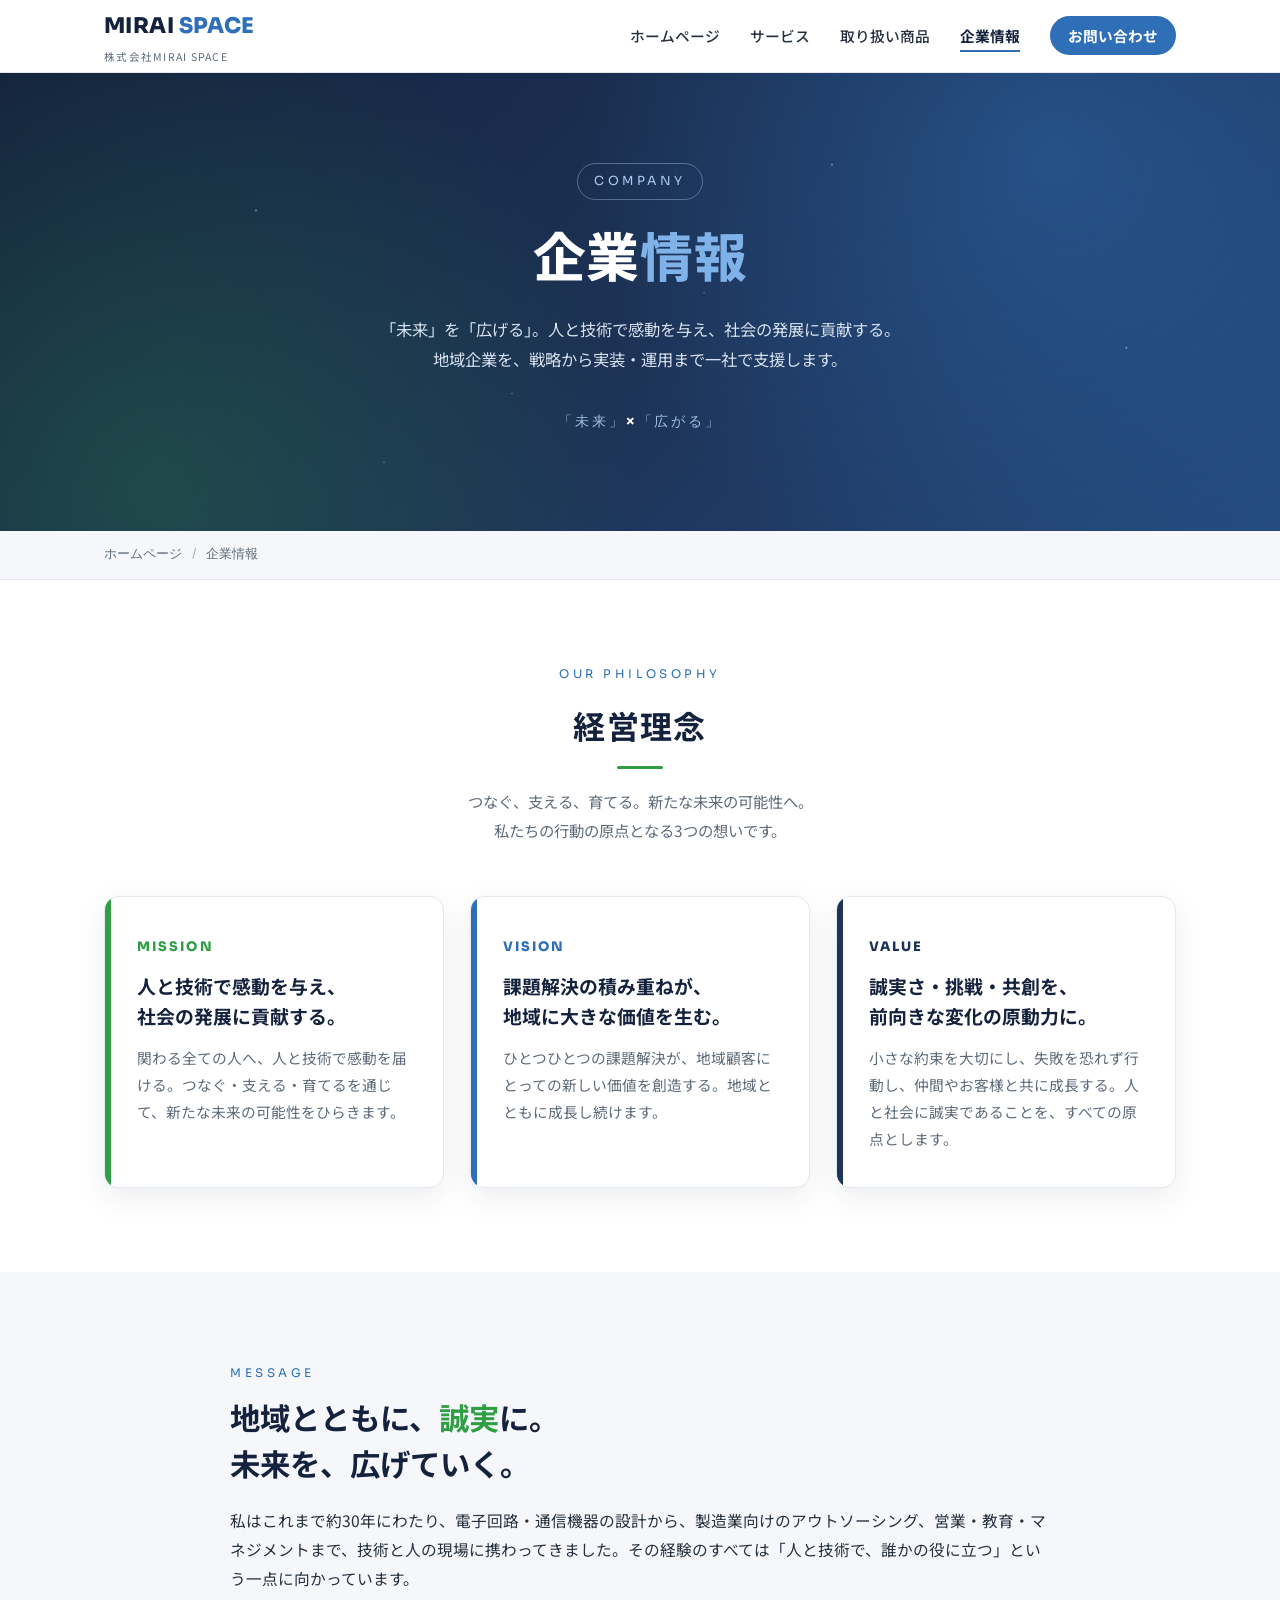
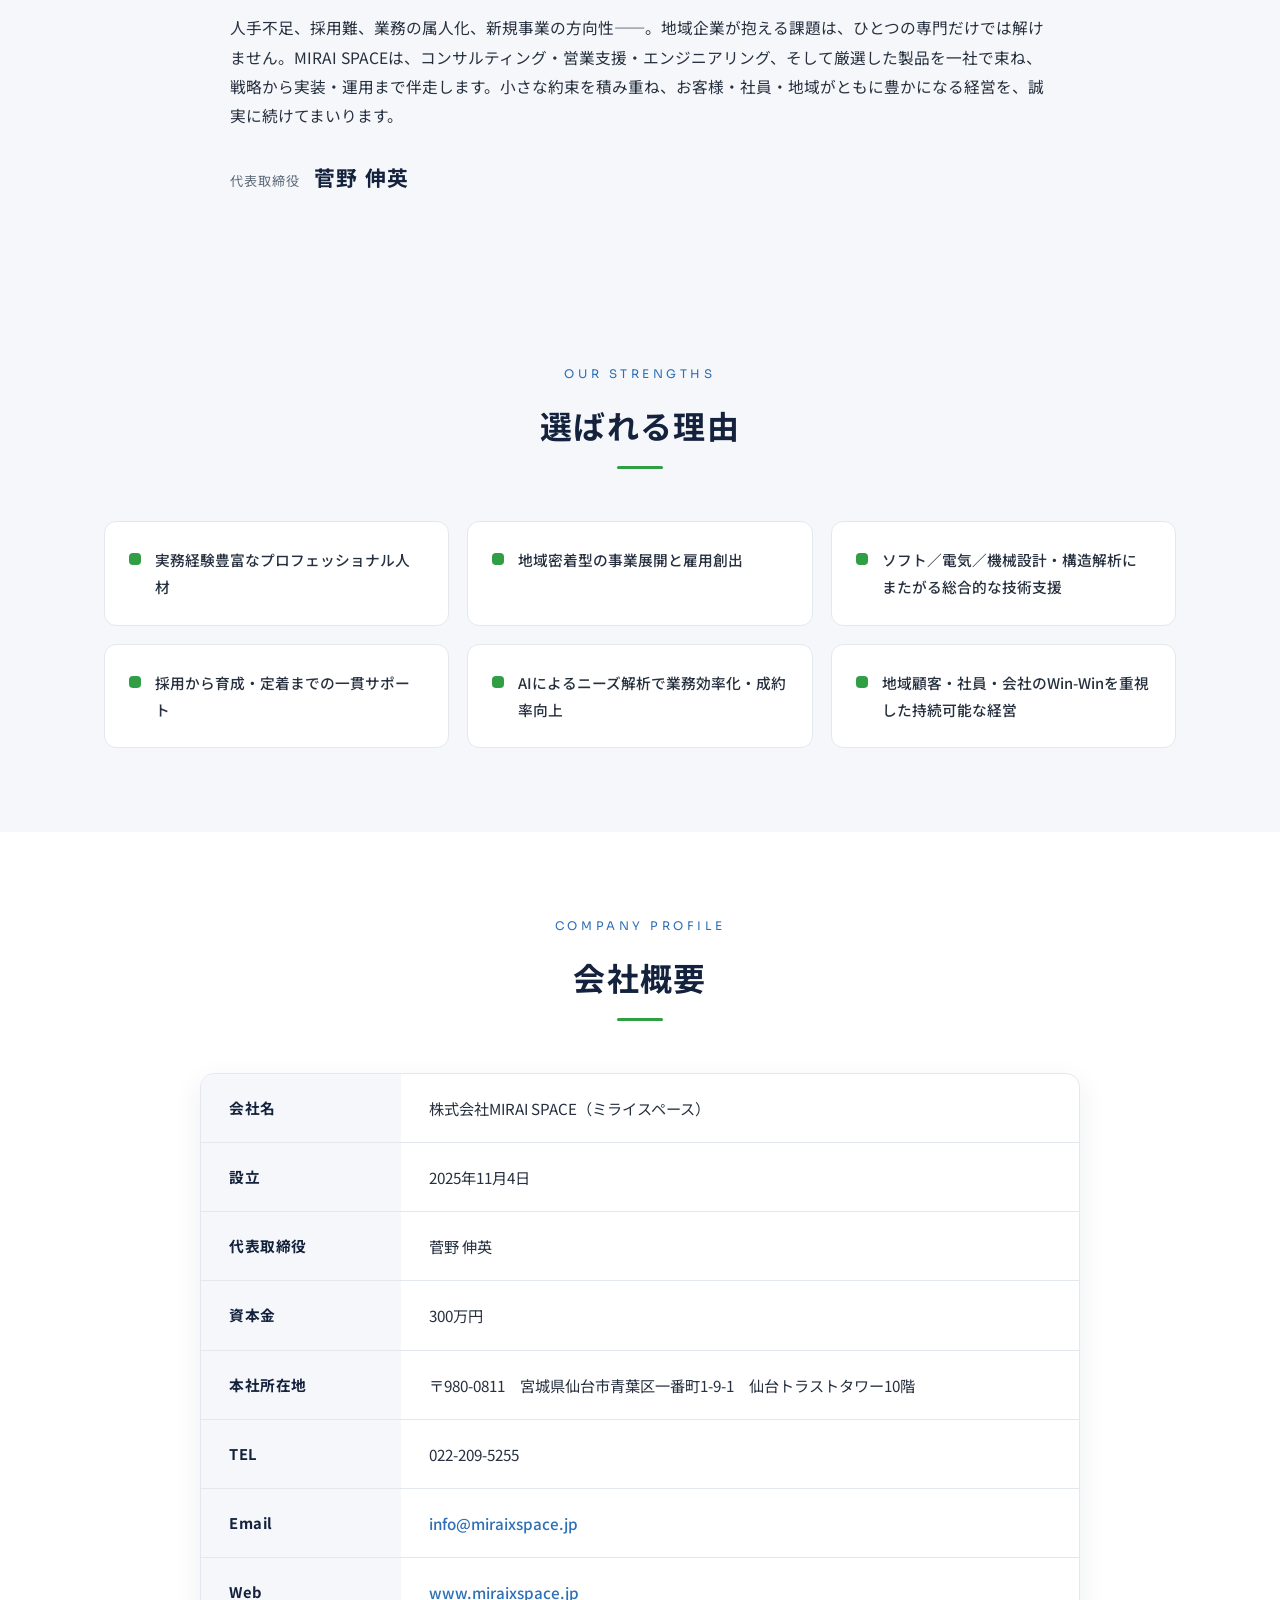
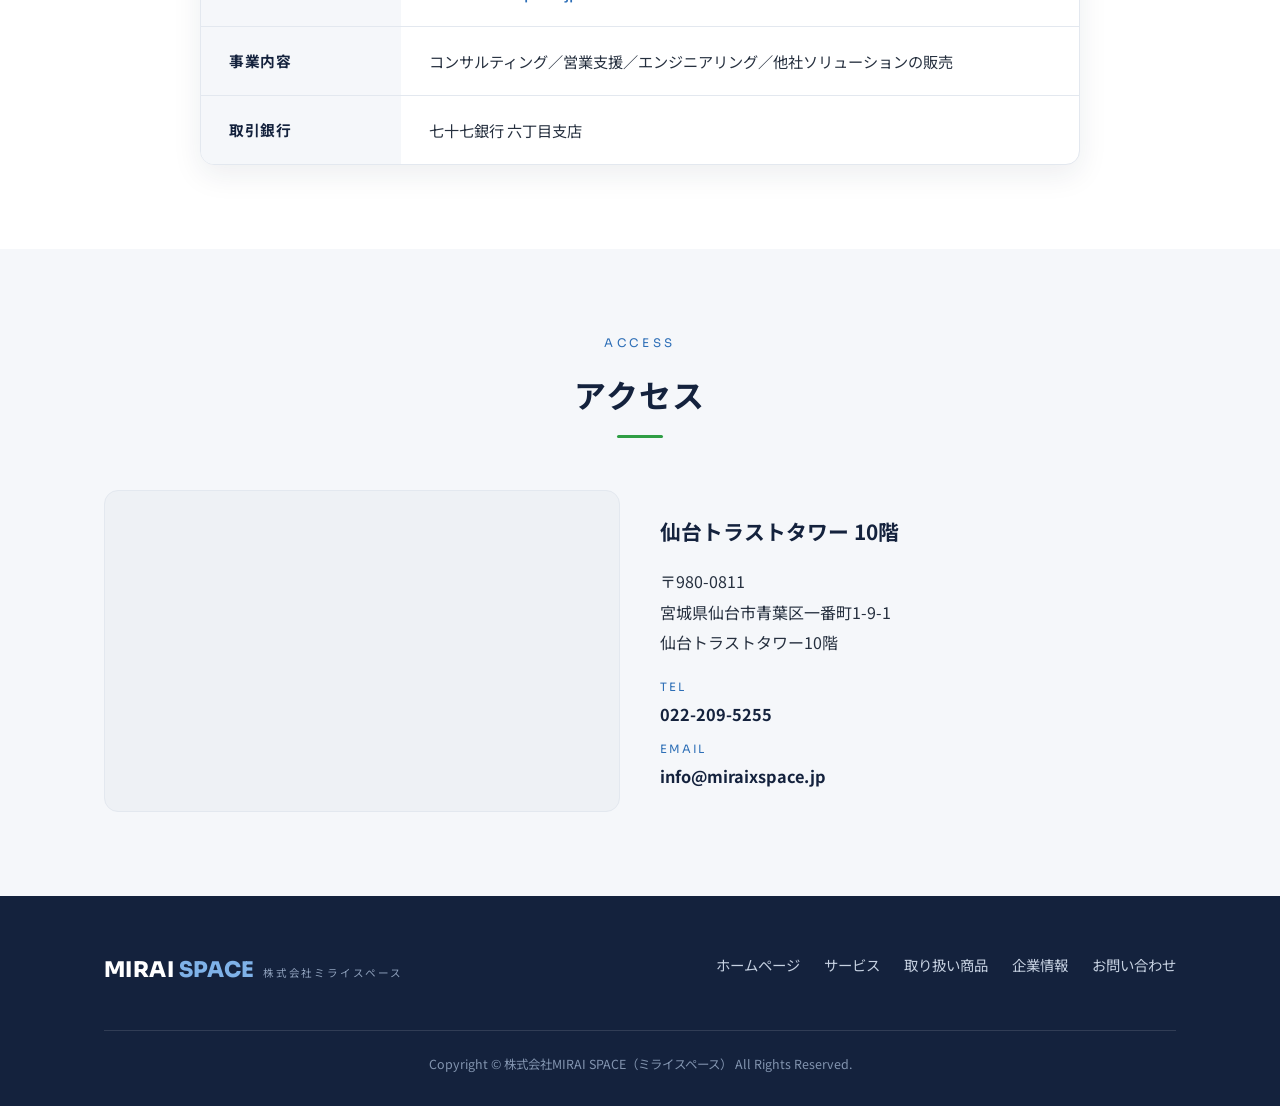
==== company.html @ 9dd3b0a5 "Add files via upload" ====
<!DOCTYPE html>
<html lang="ja">
<head>
<meta charset="UTF-8">
<meta name="viewport" content="width=device-width, initial-scale=1.0">
<title>企業情報 | 株式会社MIRAI SPACE（ミライスペース）</title>
<meta name="description" content="株式会社MIRAI SPACEの企業情報。経営理念、代表メッセージ、事業内容、会社概要、アクセスをご紹介します。仙台・東北を中心に、コンサルティング・営業支援・エンジニアリングと厳選した製品で地域企業を総合支援します。">
<link rel="preconnect" href="https://fonts.googleapis.com">
<link rel="preconnect" href="https://fonts.gstatic.com" crossorigin>
<link href="https://fonts.googleapis.com/css2?family=Noto+Sans+JP:wght@400;500;700&family=Sora:wght@400;600;700;800&display=swap" rel="stylesheet">
<style>
  :root{
    --navy:#14223d;
    --navy-2:#1d3357;
    --blue:#2e6fb7;
    --blue-soft:#eaf1f9;
    --green:#2f9e44;
    --green-soft:#e9f6ee;
    --ink:#26303f;
    --muted:#5f6b7a;
    --line:#e3e8ef;
    --bg:#ffffff;
    --bg-alt:#f5f7fa;
    --radius:14px;
    --shadow:0 10px 30px rgba(20,34,61,.08);
    --maxw:1120px;
  }
  *{box-sizing:border-box;margin:0;padding:0}
  html{scroll-behavior:smooth}
  body{
    font-family:"Noto Sans JP",sans-serif;
    color:var(--ink);
    background:var(--bg);
    line-height:1.85;
    -webkit-font-smoothing:antialiased;
  }
  a{color:inherit;text-decoration:none}
  .wrap{max-width:var(--maxw);margin:0 auto;padding:0 24px}

  /* ---------- Header ---------- */
  header.site{
    position:sticky;top:0;z-index:50;
    background:rgba(255,255,255,.92);
    backdrop-filter:blur(10px);
    border-bottom:1px solid var(--line);
  }
  .site .bar{display:flex;align-items:center;justify-content:space-between;height:72px}
  .logo{display:flex;align-items:baseline;gap:.5em;font-family:"Sora",sans-serif}
  .logo .mark{font-weight:800;font-size:1.35rem;letter-spacing:.02em;color:var(--navy)}
  .logo .mark span{color:var(--blue)}
  .logo .sub{font-size:.66rem;letter-spacing:.18em;color:var(--muted);font-family:"Noto Sans JP"}
  header.site .logo{flex-direction:column;align-items:flex-start;gap:1px}
  header.site .logo .sub{letter-spacing:.12em}
  nav.global ul{display:flex;list-style:none;gap:30px;align-items:center}
  nav.global a{font-size:.92rem;font-weight:500;color:var(--ink);position:relative;padding:6px 0}
  nav.global a::after{content:"";position:absolute;left:0;bottom:0;width:0;height:2px;background:var(--blue);transition:width .25s ease}
  nav.global a:hover::after,nav.global a.current::after{width:100%}
  nav.global a.current{color:var(--navy);font-weight:700}
  nav.global a.cta{background:var(--blue);color:#fff;padding:9px 18px;border-radius:999px;font-weight:700}
  nav.global a.cta::after{display:none}
  nav.global a.cta:hover{background:var(--navy)}
  .navtoggle{display:none;background:none;border:0;cursor:pointer;width:34px;height:34px}
  .navtoggle span{display:block;height:2px;background:var(--navy);margin:6px 0;transition:.3s}

  /* ---------- Hero ---------- */
  .hero{
    position:relative;overflow:hidden;color:#fff;
    background:linear-gradient(135deg,var(--navy) 0%,var(--navy-2) 55%,#244a7d 100%);
  }
  .hero::before{content:"";position:absolute;inset:0;
    background:
      radial-gradient(circle at 82% 18%,rgba(46,111,183,.45),transparent 42%),
      radial-gradient(circle at 12% 90%,rgba(47,158,68,.26),transparent 40%);
    pointer-events:none;}
  .hero .stars{position:absolute;inset:0;opacity:.5;
    background-image:
      radial-gradient(1.5px 1.5px at 20% 30%,#fff,transparent),
      radial-gradient(1.5px 1.5px at 65% 20%,#fff,transparent),
      radial-gradient(1px 1px at 40% 70%,#fff,transparent),
      radial-gradient(1.5px 1.5px at 88% 60%,#fff,transparent),
      radial-gradient(1px 1px at 55% 48%,#fff,transparent),
      radial-gradient(1px 1px at 30% 85%,#fff,transparent);
    background-repeat:no-repeat;}
  .hero .inner{position:relative;padding:90px 0 96px;text-align:center}
  .hero .eyebrow{display:inline-block;font-family:"Sora";font-size:.78rem;letter-spacing:.28em;color:#aecbef;border:1px solid rgba(174,203,239,.4);padding:6px 16px;border-radius:999px;margin-bottom:26px}
  .hero h1{font-family:"Sora","Noto Sans JP",sans-serif;font-weight:800;font-size:clamp(2rem,5vw,3.3rem);line-height:1.25;letter-spacing:.01em}
  .hero h1 .accent{color:#7fb2e8}
  .hero p.lead{margin:22px auto 0;max-width:640px;color:#d6e0ee;font-size:1.02rem}
  .hero .concept{margin-top:34px;font-family:"Sora";font-size:.9rem;letter-spacing:.2em;color:#9fbde2}
  .hero .concept b{color:#fff;font-weight:700}
  /* breadcrumb */
  .crumb{position:relative;background:var(--bg-alt);border-bottom:1px solid var(--line)}
  .crumb .wrap{display:flex;gap:10px;align-items:center;height:48px;font-size:.8rem;color:var(--muted);font-family:"Sora"}
  .crumb a:hover{color:var(--blue)}
  .crumb .sep{opacity:.5}

  /* ---------- Section heading ---------- */
  .section{padding:84px 0}
  .section.alt{background:var(--bg-alt)}
  .head{margin-bottom:52px;text-align:center}
  .head .ja{font-size:clamp(1.5rem,3.4vw,2rem);font-weight:700;color:var(--navy);letter-spacing:.04em;display:inline-block;position:relative;padding-bottom:14px}
  .head .ja::after{content:"";position:absolute;left:50%;transform:translateX(-50%);bottom:0;width:46px;height:3px;background:var(--green);border-radius:2px}
  .head .en{display:block;font-family:"Sora";font-size:.74rem;letter-spacing:.3em;color:var(--blue);margin-bottom:10px;text-transform:uppercase}
  .head .desc{margin-top:18px;color:var(--muted);font-size:.96rem}

  /* ---------- Philosophy cards ---------- */
  .values{display:grid;grid-template-columns:repeat(3,1fr);gap:26px}
  .value{
    background:#fff;border:1px solid var(--line);border-radius:var(--radius);
    padding:38px 32px 34px;box-shadow:var(--shadow);position:relative;overflow:hidden;
    transition:transform .3s ease,box-shadow .3s ease;
  }
  .value:hover{transform:translateY(-4px);box-shadow:0 18px 44px rgba(20,34,61,.13)}
  .value .vbar{position:absolute;left:0;top:0;width:6px;height:100%;background:var(--c,var(--blue))}
  .value.v1{--c:var(--green)} .value.v2{--c:var(--blue)} .value.v3{--c:var(--navy-2)}
  .value .vno{font-family:"Sora";font-weight:800;font-size:.82rem;letter-spacing:.16em;color:var(--c);}
  .value .vttl{margin-top:12px;font-size:1.18rem;font-weight:700;color:var(--navy);line-height:1.55}
  .value p{margin-top:14px;color:var(--muted);font-size:.92rem}

  /* ---------- Message ---------- */
  .message{max-width:820px;margin:0 auto}
  .message .mbody .en{font-family:"Sora";font-size:.74rem;letter-spacing:.3em;color:var(--blue);text-transform:uppercase}
  .message .mbody h2{margin-top:10px;font-size:clamp(1.4rem,3vw,1.9rem);color:var(--navy);font-weight:700;line-height:1.5}
  .message .mbody h2 b{color:var(--green)}
  .message .mbody p{margin-top:20px;color:var(--ink);font-size:.98rem}
  .message .mbody .sign{margin-top:28px;display:flex;align-items:baseline;gap:14px}
  .message .mbody .sign .role{font-size:.82rem;color:var(--muted);letter-spacing:.08em}
  .message .mbody .sign .name{font-size:1.3rem;font-weight:700;color:var(--navy);letter-spacing:.06em}

  /* ---------- Business pillars ---------- */
  .pillars{display:grid;grid-template-columns:repeat(2,1fr);gap:24px}
  .pillar{
    background:#fff;border:1px solid var(--line);border-radius:var(--radius);
    padding:34px 34px;box-shadow:var(--shadow);display:flex;gap:22px;align-items:flex-start;
    transition:transform .3s ease,box-shadow .3s ease;
  }
  .pillar:hover{transform:translateY(-4px);box-shadow:0 18px 44px rgba(20,34,61,.13)}
  .pillar .tag{flex:none;width:96px;height:96px;border-radius:14px;overflow:hidden;background:transparent;
    display:flex;align-items:center;justify-content:center}
  .pillar .tag img{width:100%;height:100%;object-fit:contain;display:block}
  .pillar.p1{--c:var(--green)} .pillar.p2{--c:var(--blue)} .pillar.p3{--c:#6a3cb5} .pillar.p4{--c:#e0622e}
  .pillar h3{font-size:1.18rem;color:var(--navy);font-weight:700}
  .pillar .sub{margin-top:2px;font-size:.78rem;color:var(--c);font-weight:700;letter-spacing:.06em}
  .pillar p{margin-top:12px;color:var(--muted);font-size:.9rem}
  .pillars-foot{margin-top:34px;text-align:center}
  .btn-outline{display:inline-flex;align-items:center;gap:9px;border:1.5px solid var(--blue);color:var(--blue);
    font-weight:700;font-size:.92rem;padding:12px 28px;border-radius:999px;transition:.25s}
  .btn-outline:hover{background:var(--blue);color:#fff}
  .btn-outline .arrow{transition:transform .25s ease}
  .btn-outline:hover .arrow{transform:translateX(5px)}

  /* ---------- Strengths ---------- */
  .strengths{display:grid;grid-template-columns:repeat(3,1fr);gap:18px;margin-top:8px}
  .strength{background:#fff;border:1px solid var(--line);border-radius:12px;padding:24px 24px;display:flex;gap:14px;align-items:flex-start}
  .strength .dot{flex:none;width:12px;height:12px;border-radius:4px;background:var(--green);margin-top:7px}
  .strength p{font-size:.92rem;color:var(--ink);font-weight:500}

  /* ---------- Company table ---------- */
  .profile{max-width:880px;margin:0 auto;background:#fff;border:1px solid var(--line);border-radius:var(--radius);overflow:hidden;box-shadow:var(--shadow)}
  .profile dl{display:grid;grid-template-columns:200px 1fr}
  .profile dt,.profile dd{padding:20px 28px;border-bottom:1px solid var(--line)}
  .profile dt{background:var(--bg-alt);font-weight:700;color:var(--navy);font-size:.92rem;letter-spacing:.04em}
  .profile dd{color:var(--ink);font-size:.95rem}
  .profile dl>div{display:contents}
  .profile .row:last-child dt,.profile .row:last-child dd{border-bottom:0}
  .profile a{color:var(--blue);font-weight:500}
  .profile a:hover{text-decoration:underline}

  /* ---------- Access ---------- */
  .access{display:grid;grid-template-columns:1fr 1fr;gap:40px;align-items:stretch}
  .access .map{border-radius:var(--radius);overflow:hidden;border:1px solid var(--line);min-height:320px;
    background:#eef1f5;line-height:0}
  .access .map iframe{width:100%;height:100%;min-height:320px;border:0;display:block}
  .access .info{display:flex;flex-direction:column;justify-content:center}
  .access .info h3{font-size:1.3rem;color:var(--navy);font-weight:700}
  .access .info .addr{margin-top:16px;color:var(--ink);font-size:1rem;line-height:1.9}
  .access .info .meta{margin-top:20px;display:flex;flex-direction:column;gap:10px}
  .access .info .meta .k{font-family:"Sora";font-size:.72rem;letter-spacing:.16em;color:var(--blue);display:block}
  .access .info .meta .v{font-size:1.02rem;color:var(--navy);font-weight:700}

  /* ---------- Contact CTA ---------- */
  .cta-band{background:linear-gradient(120deg,var(--navy),var(--navy-2));color:#fff;border-radius:20px;text-align:center;padding:64px 32px;position:relative;overflow:hidden}
  .cta-band::after{content:"";position:absolute;inset:0;background:radial-gradient(circle at 50% 0%,rgba(46,111,183,.5),transparent 55%)}
  .cta-band h3{position:relative;font-size:clamp(1.4rem,3vw,1.9rem);font-weight:700;letter-spacing:.04em}
  .cta-band p{position:relative;margin-top:14px;color:#cfdaea}
  .cta-band a{position:relative;display:inline-block;margin-top:30px;background:#fff;color:var(--navy);font-weight:700;padding:15px 40px;border-radius:999px;transition:transform .2s ease,background .2s ease}
  .cta-band a:hover{transform:translateY(-2px);background:var(--blue);color:#fff}

  /* ---------- Footer ---------- */
  footer.site{background:var(--navy);color:#c7d2e2;padding:54px 0 30px}
  footer .top{display:flex;flex-wrap:wrap;justify-content:space-between;gap:30px;align-items:flex-start}
  footer .logo .mark{color:#fff}
  footer .logo .sub{color:#90a2bd}
  footer nav ul{display:flex;flex-wrap:wrap;gap:24px;list-style:none}
  footer nav a{font-size:.9rem;color:#c7d2e2;transition:color .2s}
  footer nav a:hover{color:#fff}
  footer .copy{margin-top:40px;padding-top:22px;border-top:1px solid rgba(255,255,255,.12);font-size:.78rem;color:#8294af;text-align:center}

  /* reveal */
  .reveal{opacity:0;transform:translateY(26px);transition:opacity .7s ease,transform .7s ease}
  .reveal.in{opacity:1;transform:none}

  /* ---------- Responsive ---------- */
  @media(max-width:920px){
    .values{grid-template-columns:1fr}
    .pillars{grid-template-columns:1fr}
    .strengths{grid-template-columns:1fr}
    .access{grid-template-columns:1fr}
    .profile dl{grid-template-columns:130px 1fr}
    .profile dt,.profile dd{padding:16px 18px}
  }
  @media(max-width:860px){
    nav.global{position:fixed;inset:72px 0 auto 0;background:#fff;border-bottom:1px solid var(--line);transform:translateY(-130%);transition:transform .35s ease}
    nav.global.open{transform:translateY(0)}
    nav.global ul{flex-direction:column;gap:0;padding:10px 24px}
    nav.global li{width:100%;border-bottom:1px solid var(--line)}
    nav.global li:last-child{border-bottom:0}
    nav.global a{display:block;padding:15px 0}
    nav.global a.cta{display:inline-block;margin:12px 0}
    .navtoggle{display:block}
    .hero .inner{padding:64px 0 70px}
    .section{padding:58px 0}
  }
</style>
</head>
<body>

<!-- ===== Header ===== -->
<header class="site">
  <div class="wrap bar">
    <a class="logo" href="index.html">
      <span class="mark">MIRAI<span>&nbsp;SPACE</span></span><span class="sub">株式会社MIRAI SPACE</span>
    </a>
    <button class="navtoggle" aria-label="メニュー" onclick="document.getElementById('gnav').classList.toggle('open')">
      <span></span><span></span><span></span>
    </button>
    <nav class="global" id="gnav">
      <ul>
        <li><a href="index.html">ホームページ</a></li>
        <li><a href="service.html">サービス</a></li>
        <li><a href="products.html">取り扱い商品</a></li>
        <li><a class="current" href="company.html">企業情報</a></li>
        <li><a class="cta" href="contact.html">お問い合わせ</a></li>
      </ul>
    </nav>
  </div>
</header>

<!-- ===== Hero ===== -->
<section class="hero">
  <div class="stars"></div>
  <div class="wrap inner">
    <span class="eyebrow">COMPANY</span>
    <h1>企業<span class="accent">情報</span></h1>
    <p class="lead">「未来」を「広げる」。人と技術で感動を与え、社会の発展に貢献する。<br>地域企業を、戦略から実装・運用まで一社で支援します。</p>
    <div class="concept">「未来」<b>×</b>「広がる」</div>
  </div>
</section>

<!-- breadcrumb -->
<div class="crumb">
  <div class="wrap">
    <a href="index.html">ホームページ</a>
    <span class="sep">/</span>
    <span>企業情報</span>
  </div>
</div>

<!-- ===== 経営理念 ===== -->
<section class="section">
  <div class="wrap">
    <div class="head">
      <span class="en">Our Philosophy</span>
      <h2 class="ja">経営理念</h2>
      <p class="desc">つなぐ、支える、育てる。新たな未来の可能性へ。<br>私たちの行動の原点となる3つの想いです。</p>
    </div>
    <div class="values">
      <article class="value v1 reveal">
        <span class="vbar"></span>
        <div class="vno">MISSION</div>
        <div class="vttl">人と技術で感動を与え、<br>社会の発展に貢献する。</div>
        <p>関わる全ての人へ、人と技術で感動を届ける。つなぐ・支える・育てるを通じて、新たな未来の可能性をひらきます。</p>
      </article>
      <article class="value v2 reveal">
        <span class="vbar"></span>
        <div class="vno">VISION</div>
        <div class="vttl">課題解決の積み重ねが、<br>地域に大きな価値を生む。</div>
        <p>ひとつひとつの課題解決が、地域顧客にとっての新しい価値を創造する。地域とともに成長し続けます。</p>
      </article>
      <article class="value v3 reveal">
        <span class="vbar"></span>
        <div class="vno">VALUE</div>
        <div class="vttl">誠実さ・挑戦・共創を、<br>前向きな変化の原動力に。</div>
        <p>小さな約束を大切にし、失敗を恐れず行動し、仲間やお客様と共に成長する。人と社会に誠実であることを、すべての原点とします。</p>
      </article>
    </div>
  </div>
</section>

<!-- ===== 代表メッセージ ===== -->
<section class="section alt">
  <div class="wrap">
    <div class="message">
      <div class="mbody reveal">
        <span class="en">Message</span>
        <h2>地域とともに、<b>誠実</b>に。<br>未来を、広げていく。</h2>
        <p>私はこれまで約30年にわたり、電子回路・通信機器の設計から、製造業向けのアウトソーシング、営業・教育・マネジメントまで、技術と人の現場に携わってきました。その経験のすべては「人と技術で、誰かの役に立つ」という一点に向かっています。</p>
        <p>人手不足、採用難、業務の属人化、新規事業の方向性——。地域企業が抱える課題は、ひとつの専門だけでは解けません。MIRAI SPACEは、コンサルティング・営業支援・エンジニアリング、そして厳選した製品を一社で束ね、戦略から実装・運用まで伴走します。小さな約束を積み重ね、お客様・社員・地域がともに豊かになる経営を、誠実に続けてまいります。</p>
        <div class="sign">
          <span class="role">代表取締役</span>
          <span class="name">菅野 伸英</span>
        </div>
      </div>
    </div>
  </div>
</section>

<!-- ===== 強み ===== -->
<section class="section alt">
  <div class="wrap">
    <div class="head">
      <span class="en">Our Strengths</span>
      <h2 class="ja">選ばれる理由</h2>
    </div>
    <div class="strengths">
      <div class="strength reveal"><span class="dot"></span><p>実務経験豊富なプロフェッショナル人材</p></div>
      <div class="strength reveal"><span class="dot"></span><p>地域密着型の事業展開と雇用創出</p></div>
      <div class="strength reveal"><span class="dot"></span><p>ソフト／電気／機械設計・構造解析にまたがる総合的な技術支援</p></div>
      <div class="strength reveal"><span class="dot"></span><p>採用から育成・定着までの一貫サポート</p></div>
      <div class="strength reveal"><span class="dot"></span><p>AIによるニーズ解析で業務効率化・成約率向上</p></div>
      <div class="strength reveal"><span class="dot"></span><p>地域顧客・社員・会社のWin-Winを重視した持続可能な経営</p></div>
    </div>
  </div>
</section>

<!-- ===== 会社概要 ===== -->
<section class="section">
  <div class="wrap">
    <div class="head">
      <span class="en">Company Profile</span>
      <h2 class="ja">会社概要</h2>
    </div>
    <div class="profile reveal">
      <dl>
        <div class="row"><dt>会社名</dt><dd>株式会社MIRAI SPACE（ミライスペース）</dd></div>
        <div class="row"><dt>設立</dt><dd>2025年11月4日</dd></div>
        <div class="row"><dt>代表取締役</dt><dd>菅野 伸英</dd></div>
        <div class="row"><dt>資本金</dt><dd>300万円</dd></div>
        <div class="row"><dt>本社所在地</dt><dd>〒980-0811　宮城県仙台市青葉区一番町1-9-1　仙台トラストタワー10階</dd></div>
        <div class="row"><dt>TEL</dt><dd>022-209-5255</dd></div>
        <div class="row"><dt>Email</dt><dd><a href="mailto:info@miraixspace.jp">info@miraixspace.jp</a></dd></div>
        <div class="row"><dt>Web</dt><dd><a href="https://www.miraixspace.jp" target="_blank" rel="noopener">www.miraixspace.jp</a></dd></div>
        <div class="row"><dt>事業内容</dt><dd>コンサルティング／営業支援／エンジニアリング／他社ソリューションの販売</dd></div>
        <div class="row"><dt>取引銀行</dt><dd>七十七銀行 六丁目支店</dd></div>
      </dl>
    </div>
  </div>
</section>

<!-- ===== アクセス ===== -->
<section class="section alt">
  <div class="wrap">
    <div class="head">
      <span class="en">Access</span>
      <h2 class="ja">アクセス</h2>
    </div>
    <div class="access">
      <div class="map reveal"><iframe src="https://www.google.com/maps?q=%E4%BB%99%E5%8F%B0%E3%83%88%E3%83%A9%E3%82%B9%E3%83%88%E3%82%BF%E3%83%AF%E3%83%BC&output=embed" loading="lazy" referrerpolicy="no-referrer-when-downgrade" title="株式会社MIRAI SPACE 所在地（仙台トラストタワー）"></iframe></div>
      <div class="info reveal">
        <h3>仙台トラストタワー 10階</h3>
        <div class="addr">〒980-0811<br>宮城県仙台市青葉区一番町1-9-1<br>仙台トラストタワー10階</div>
        <div class="meta">
          <div><span class="k">TEL</span><span class="v">022-209-5255</span></div>
          <div><span class="k">EMAIL</span><span class="v">info@miraixspace.jp</span></div>
        </div>
      </div>
    </div>
  </div>
</section>

<!-- ===== Footer ===== -->
<footer class="site">
  <div class="wrap">
    <div class="top">
      <a class="logo" href="index.html">
        <span class="mark">MIRAI<span style="color:#7fb2e8">&nbsp;SPACE</span></span>
        <span class="sub">株式会社ミライスペース</span>
      </a>
      <nav>
        <ul>
          <li><a href="index.html">ホームページ</a></li>
          <li><a href="service.html">サービス</a></li>
          <li><a href="products.html">取り扱い商品</a></li>
          <li><a href="company.html">企業情報</a></li>
          <li><a href="contact.html">お問い合わせ</a></li>
        </ul>
      </nav>
    </div>
    <div class="copy">Copyright © 株式会社MIRAI SPACE（ミライスペース） All Rights Reserved.</div>
  </div>
</footer>

<script>
  const io=new IntersectionObserver((entries)=>{
    entries.forEach((e,i)=>{
      if(e.isIntersecting){
        setTimeout(()=>e.target.classList.add('in'),(i%3)*110);
        io.unobserve(e.target);
      }
    });
  },{threshold:.16});
  document.querySelectorAll('.reveal').forEach(c=>io.observe(c));
</script>
</body>
</html>
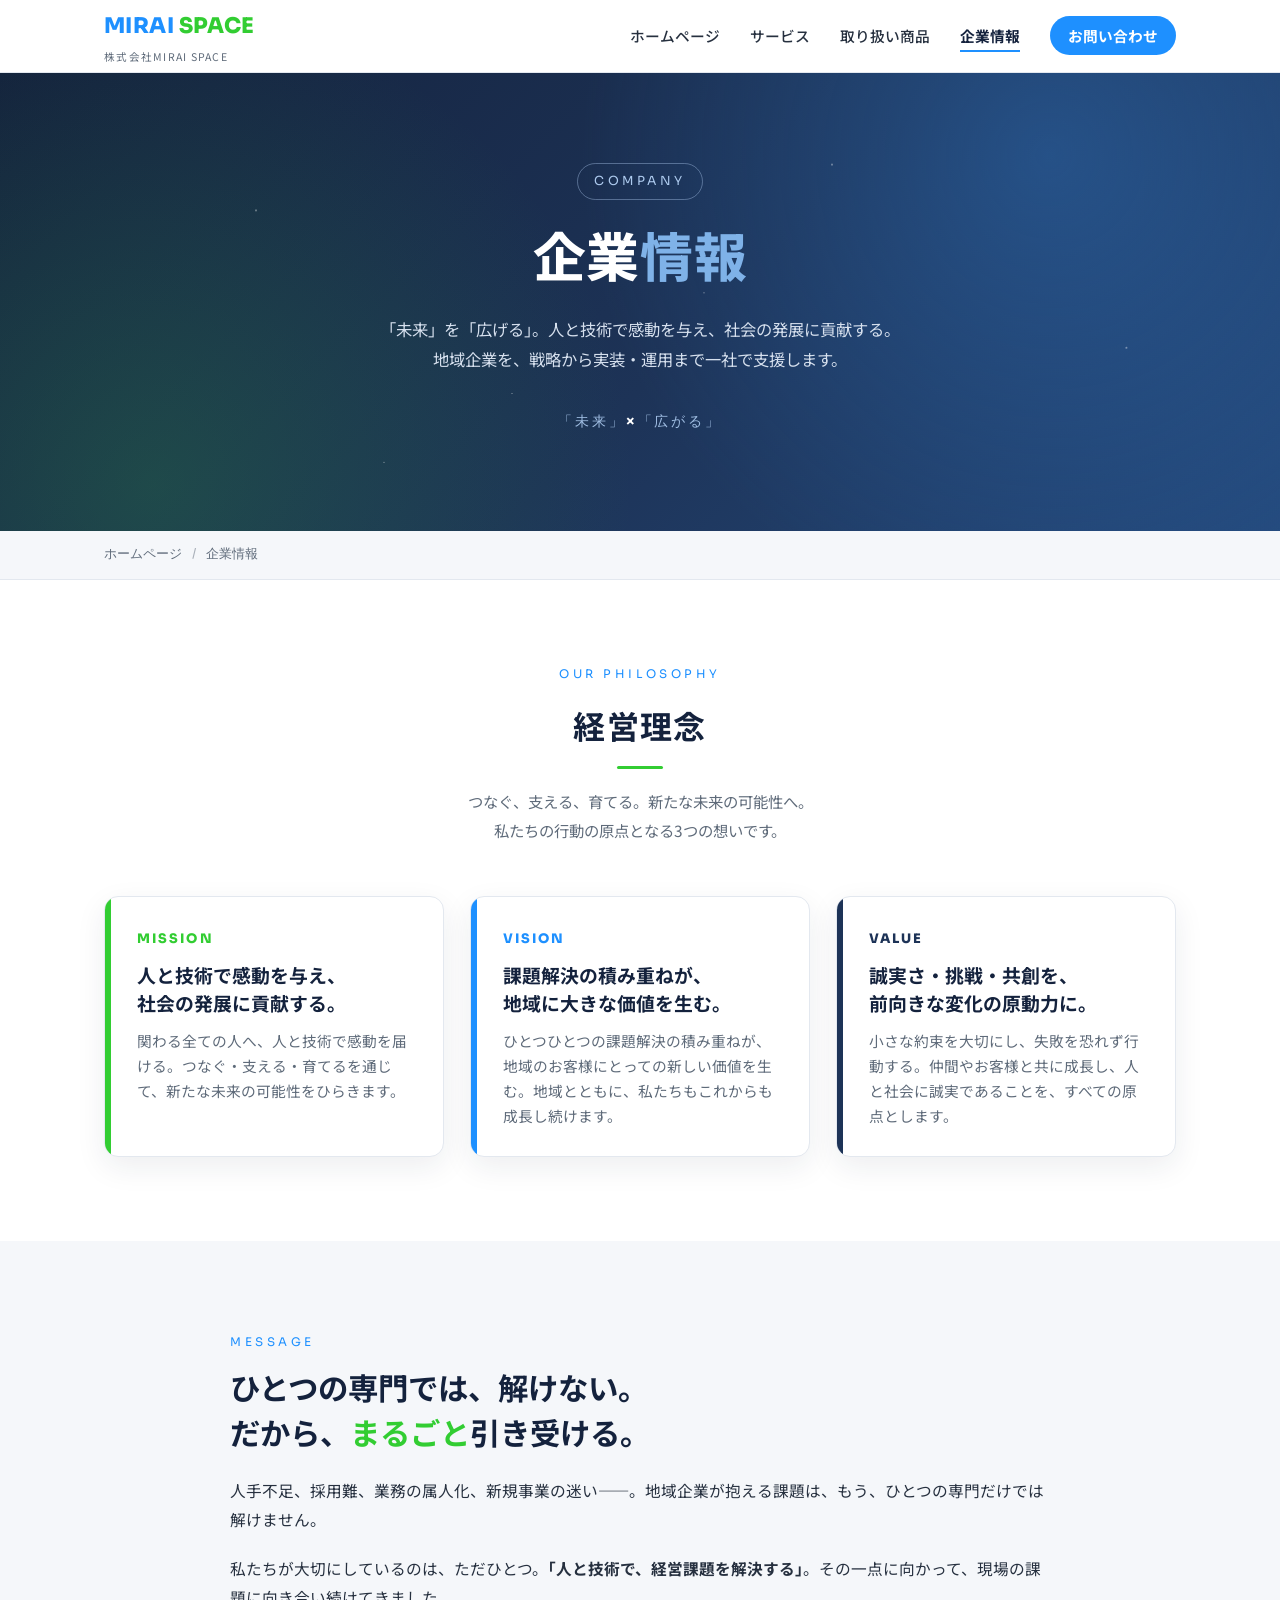
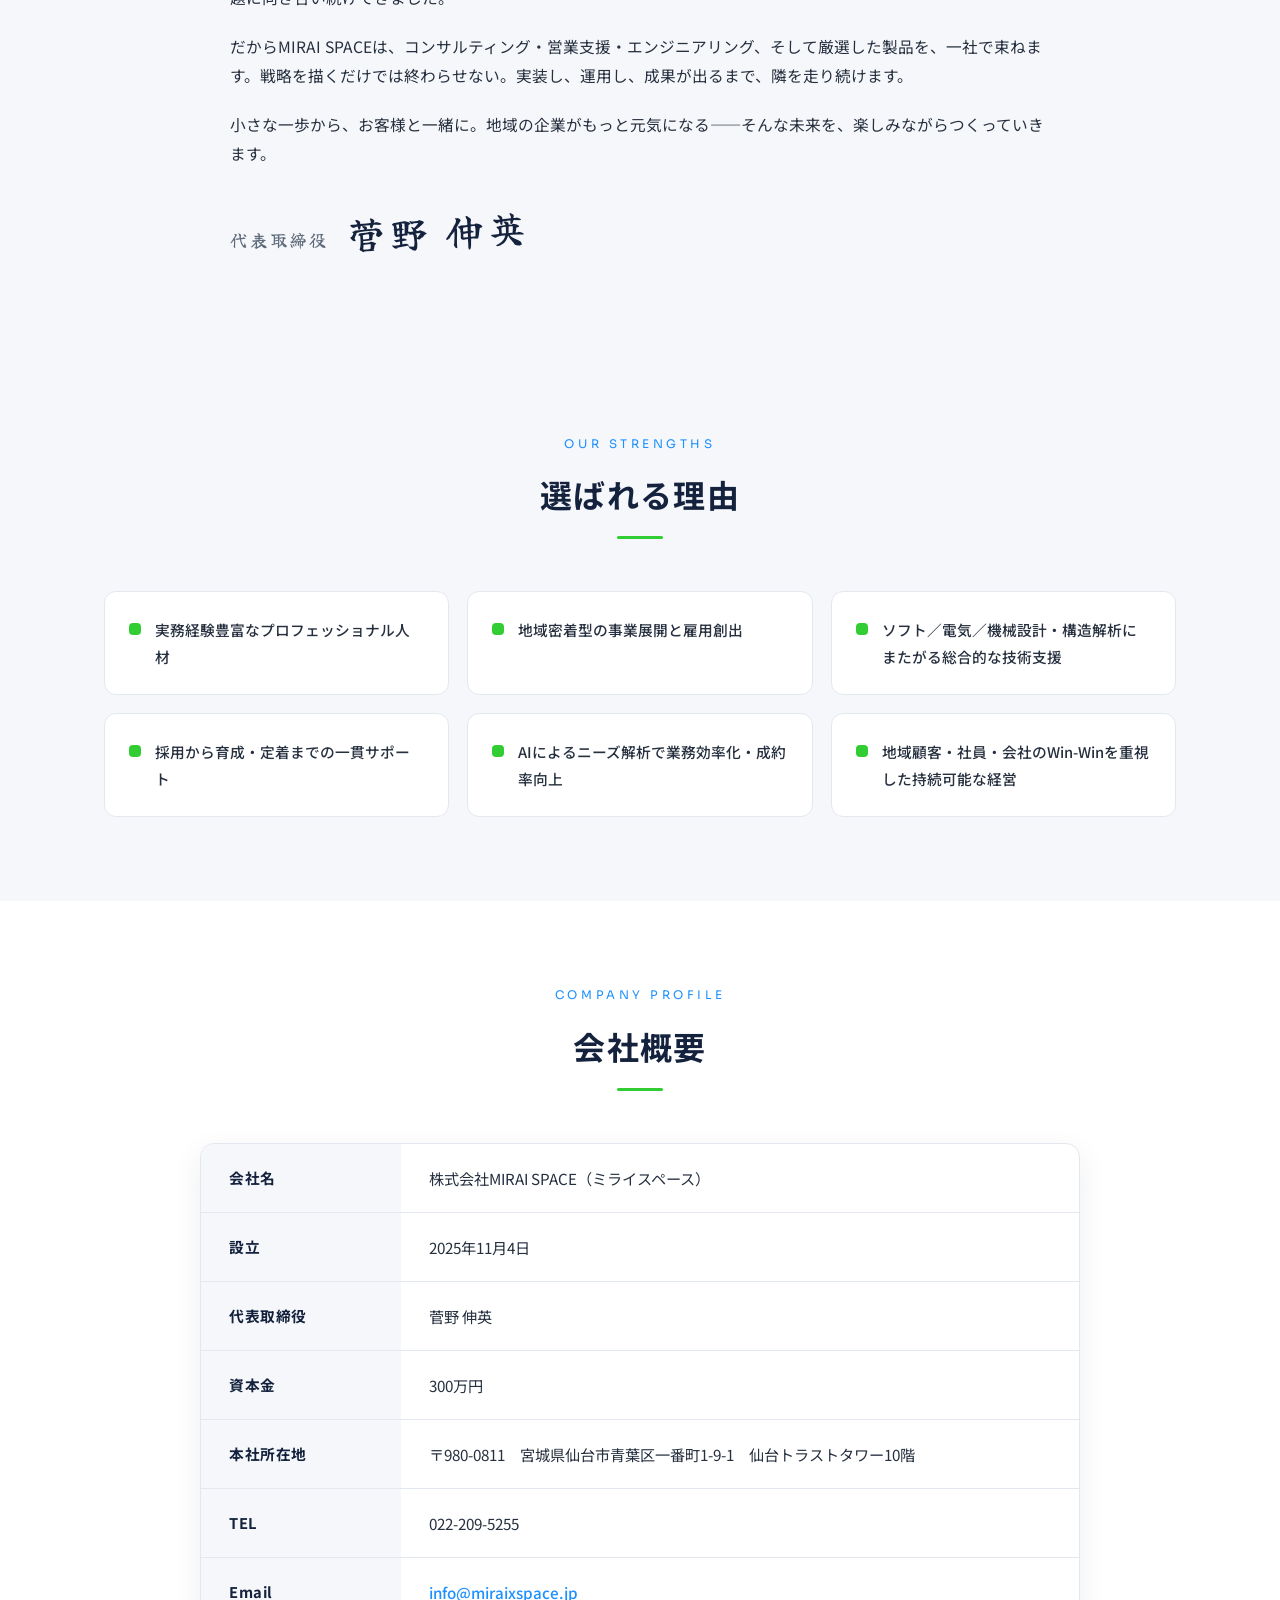
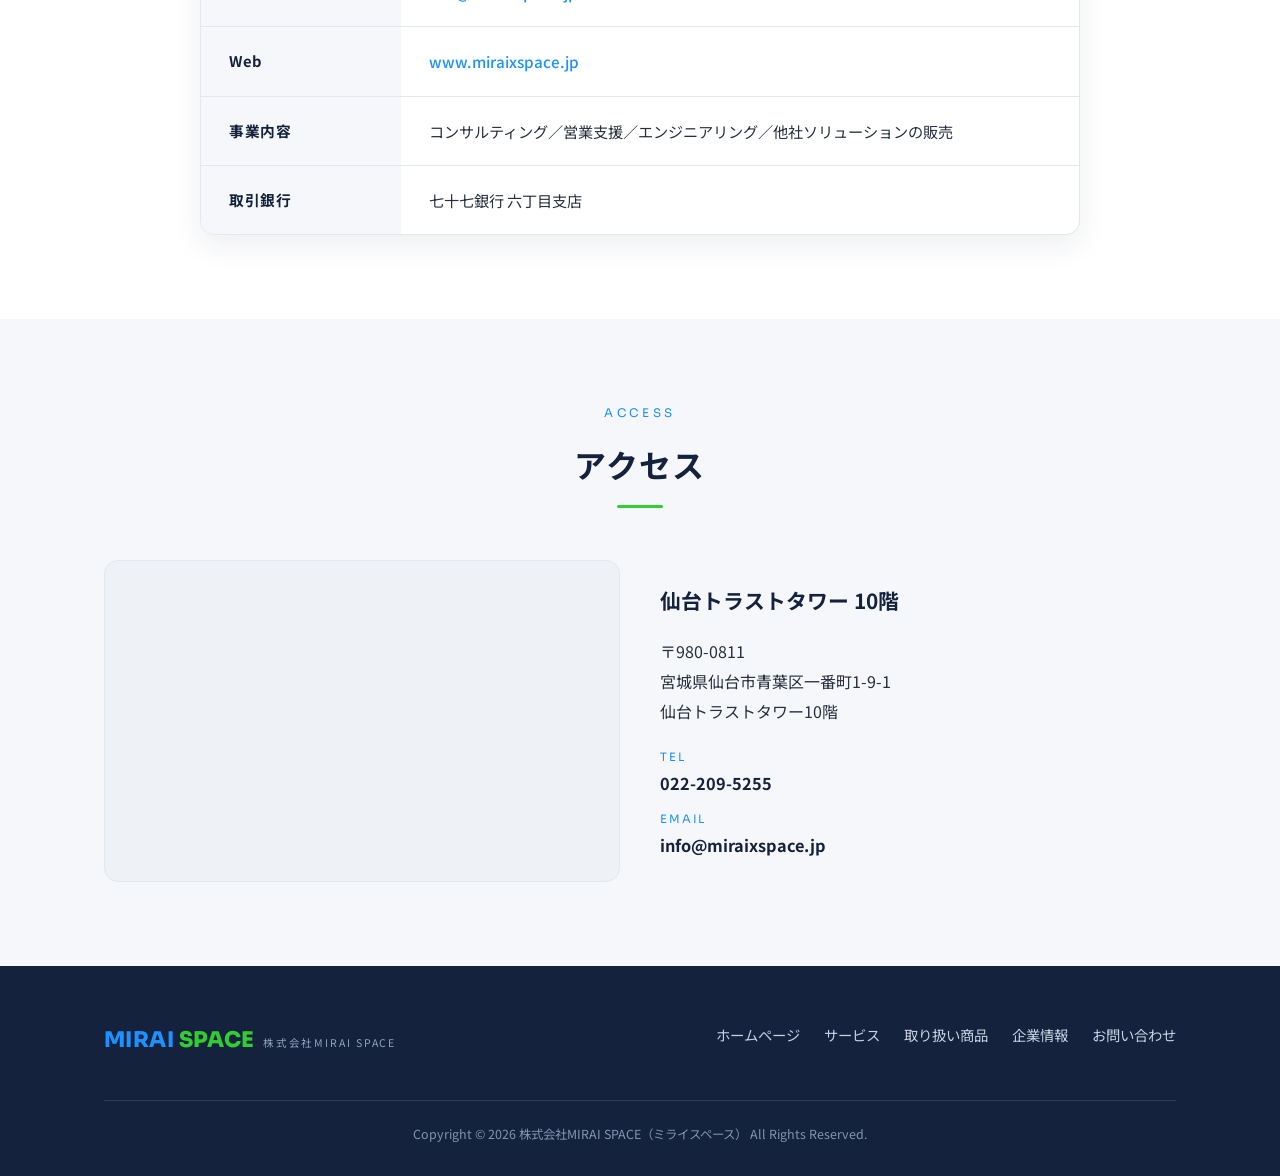
==== commit 0ae81456: "Add files via upload" ====
--- a/company.html
+++ b/company.html
@@ -7,14 +7,14 @@
 <meta name="description" content="株式会社MIRAI SPACEの企業情報。経営理念、代表メッセージ、事業内容、会社概要、アクセスをご紹介します。仙台・東北を中心に、コンサルティング・営業支援・エンジニアリングと厳選した製品で地域企業を総合支援します。">
 <link rel="preconnect" href="https://fonts.googleapis.com">
 <link rel="preconnect" href="https://fonts.gstatic.com" crossorigin>
-<link href="https://fonts.googleapis.com/css2?family=Noto+Sans+JP:wght@400;500;700&family=Sora:wght@400;600;700;800&display=swap" rel="stylesheet">
+<link href="https://fonts.googleapis.com/css2?family=Noto+Sans+JP:wght@400;500;700&family=Sora:wght@400;600;700;800&family=Yuji+Mai&display=swap" rel="stylesheet">
 <style>
   :root{
     --navy:#14223d;
     --navy-2:#1d3357;
-    --blue:#2e6fb7;
+    --blue:#1E90FF;
     --blue-soft:#eaf1f9;
-    --green:#2f9e44;
+    --green:#32CD32;
     --green-soft:#e9f6ee;
     --ink:#26303f;
     --muted:#5f6b7a;
@@ -46,8 +46,8 @@
   }
   .site .bar{display:flex;align-items:center;justify-content:space-between;height:72px}
   .logo{display:flex;align-items:baseline;gap:.5em;font-family:"Sora",sans-serif}
-  .logo .mark{font-weight:800;font-size:1.35rem;letter-spacing:.02em;color:var(--navy)}
-  .logo .mark span{color:var(--blue)}
+  .logo .mark{font-weight:800;font-size:1.35rem;letter-spacing:.02em;color:var(--blue)}
+  .logo .mark span{color:var(--green)}
   .logo .sub{font-size:.66rem;letter-spacing:.18em;color:var(--muted);font-family:"Noto Sans JP"}
   header.site .logo{flex-direction:column;align-items:flex-start;gap:1px}
   header.site .logo .sub{letter-spacing:.12em}
@@ -107,15 +107,15 @@
   .values{display:grid;grid-template-columns:repeat(3,1fr);gap:26px}
   .value{
     background:#fff;border:1px solid var(--line);border-radius:var(--radius);
-    padding:38px 32px 34px;box-shadow:var(--shadow);position:relative;overflow:hidden;
+    padding:30px 32px 28px;box-shadow:var(--shadow);position:relative;overflow:hidden;
     transition:transform .3s ease,box-shadow .3s ease;
   }
   .value:hover{transform:translateY(-4px);box-shadow:0 18px 44px rgba(20,34,61,.13)}
   .value .vbar{position:absolute;left:0;top:0;width:6px;height:100%;background:var(--c,var(--blue))}
   .value.v1{--c:var(--green)} .value.v2{--c:var(--blue)} .value.v3{--c:var(--navy-2)}
   .value .vno{font-family:"Sora";font-weight:800;font-size:.82rem;letter-spacing:.16em;color:var(--c);}
-  .value .vttl{margin-top:12px;font-size:1.18rem;font-weight:700;color:var(--navy);line-height:1.55}
-  .value p{margin-top:14px;color:var(--muted);font-size:.92rem}
+  .value .vttl{margin-top:10px;font-size:1.18rem;font-weight:700;color:var(--navy);line-height:1.45}
+  .value p{margin-top:12px;color:var(--muted);font-size:.92rem;line-height:1.7}
 
   /* ---------- Message ---------- */
   .message{max-width:820px;margin:0 auto}
@@ -123,9 +123,9 @@
   .message .mbody h2{margin-top:10px;font-size:clamp(1.4rem,3vw,1.9rem);color:var(--navy);font-weight:700;line-height:1.5}
   .message .mbody h2 b{color:var(--green)}
   .message .mbody p{margin-top:20px;color:var(--ink);font-size:.98rem}
-  .message .mbody .sign{margin-top:28px;display:flex;align-items:baseline;gap:14px}
-  .message .mbody .sign .role{font-size:.82rem;color:var(--muted);letter-spacing:.08em}
-  .message .mbody .sign .name{font-size:1.3rem;font-weight:700;color:var(--navy);letter-spacing:.06em}
+  .message .mbody .sign{margin-top:28px;display:flex;align-items:baseline;gap:18px}
+  .message .mbody .sign .role{font-family:"Yuji Mai","Noto Sans JP",serif;font-size:1.1rem;color:var(--muted);letter-spacing:.1em}
+  .message .mbody .sign .name{font-family:"Yuji Mai","Noto Sans JP",serif;font-weight:400;font-size:2.35rem;color:var(--navy);letter-spacing:.12em;transform:rotate(-2deg);display:inline-block}
 
   /* ---------- Business pillars ---------- */
   .pillars{display:grid;grid-template-columns:repeat(2,1fr);gap:24px}
@@ -189,7 +189,7 @@
   /* ---------- Footer ---------- */
   footer.site{background:var(--navy);color:#c7d2e2;padding:54px 0 30px}
   footer .top{display:flex;flex-wrap:wrap;justify-content:space-between;gap:30px;align-items:flex-start}
-  footer .logo .mark{color:#fff}
+  footer .logo .mark{color:var(--blue)}
   footer .logo .sub{color:#90a2bd}
   footer nav ul{display:flex;flex-wrap:wrap;gap:24px;list-style:none}
   footer nav a{font-size:.9rem;color:#c7d2e2;transition:color .2s}
@@ -285,13 +285,13 @@
         <span class="vbar"></span>
         <div class="vno">VISION</div>
         <div class="vttl">課題解決の積み重ねが、<br>地域に大きな価値を生む。</div>
-        <p>ひとつひとつの課題解決が、地域顧客にとっての新しい価値を創造する。地域とともに成長し続けます。</p>
+        <p>ひとつひとつの課題解決の積み重ねが、地域のお客様にとっての新しい価値を生む。地域とともに、私たちもこれからも成長し続けます。</p>
       </article>
       <article class="value v3 reveal">
         <span class="vbar"></span>
         <div class="vno">VALUE</div>
         <div class="vttl">誠実さ・挑戦・共創を、<br>前向きな変化の原動力に。</div>
-        <p>小さな約束を大切にし、失敗を恐れず行動し、仲間やお客様と共に成長する。人と社会に誠実であることを、すべての原点とします。</p>
+        <p>小さな約束を大切にし、失敗を恐れず行動する。仲間やお客様と共に成長し、人と社会に誠実であることを、すべての原点とします。</p>
       </article>
     </div>
   </div>
@@ -303,9 +303,11 @@
     <div class="message">
       <div class="mbody reveal">
         <span class="en">Message</span>
-        <h2>地域とともに、<b>誠実</b>に。<br>未来を、広げていく。</h2>
-        <p>私はこれまで約30年にわたり、電子回路・通信機器の設計から、製造業向けのアウトソーシング、営業・教育・マネジメントまで、技術と人の現場に携わってきました。その経験のすべては「人と技術で、誰かの役に立つ」という一点に向かっています。</p>
-        <p>人手不足、採用難、業務の属人化、新規事業の方向性——。地域企業が抱える課題は、ひとつの専門だけでは解けません。MIRAI SPACEは、コンサルティング・営業支援・エンジニアリング、そして厳選した製品を一社で束ね、戦略から実装・運用まで伴走します。小さな約束を積み重ね、お客様・社員・地域がともに豊かになる経営を、誠実に続けてまいります。</p>
+        <h2>ひとつの専門では、解けない。<br>だから、<b>まるごと</b>引き受ける。</h2>
+        <p>人手不足、採用難、業務の属人化、新規事業の迷い——。地域企業が抱える課題は、もう、ひとつの専門だけでは解けません。</p>
+        <p>私たちが大切にしているのは、ただひとつ。<b>「人と技術で、経営課題を解決する」</b>。その一点に向かって、現場の課題に向き合い続けてきました。</p>
+        <p>だからMIRAI SPACEは、コンサルティング・営業支援・エンジニアリング、そして厳選した製品を、一社で束ねます。戦略を描くだけでは終わらせない。実装し、運用し、成果が出るまで、隣を走り続けます。</p>
+        <p>小さな一歩から、お客様と一緒に。地域の企業がもっと元気になる——そんな未来を、楽しみながらつくっていきます。</p>
         <div class="sign">
           <span class="role">代表取締役</span>
           <span class="name">菅野 伸英</span>
@@ -383,8 +385,8 @@
   <div class="wrap">
     <div class="top">
       <a class="logo" href="index.html">
-        <span class="mark">MIRAI<span style="color:#7fb2e8">&nbsp;SPACE</span></span>
-        <span class="sub">株式会社ミライスペース</span>
+        <span class="mark">MIRAI<span style="color:#32CD32">&nbsp;SPACE</span></span>
+        <span class="sub">株式会社MIRAI SPACE</span>
       </a>
       <nav>
         <ul>
@@ -396,7 +398,7 @@
         </ul>
       </nav>
     </div>
-    <div class="copy">Copyright © 株式会社MIRAI SPACE（ミライスペース） All Rights Reserved.</div>
+    <div class="copy">Copyright © 2026 株式会社MIRAI SPACE（ミライスペース） All Rights Reserved.</div>
   </div>
 </footer>
 
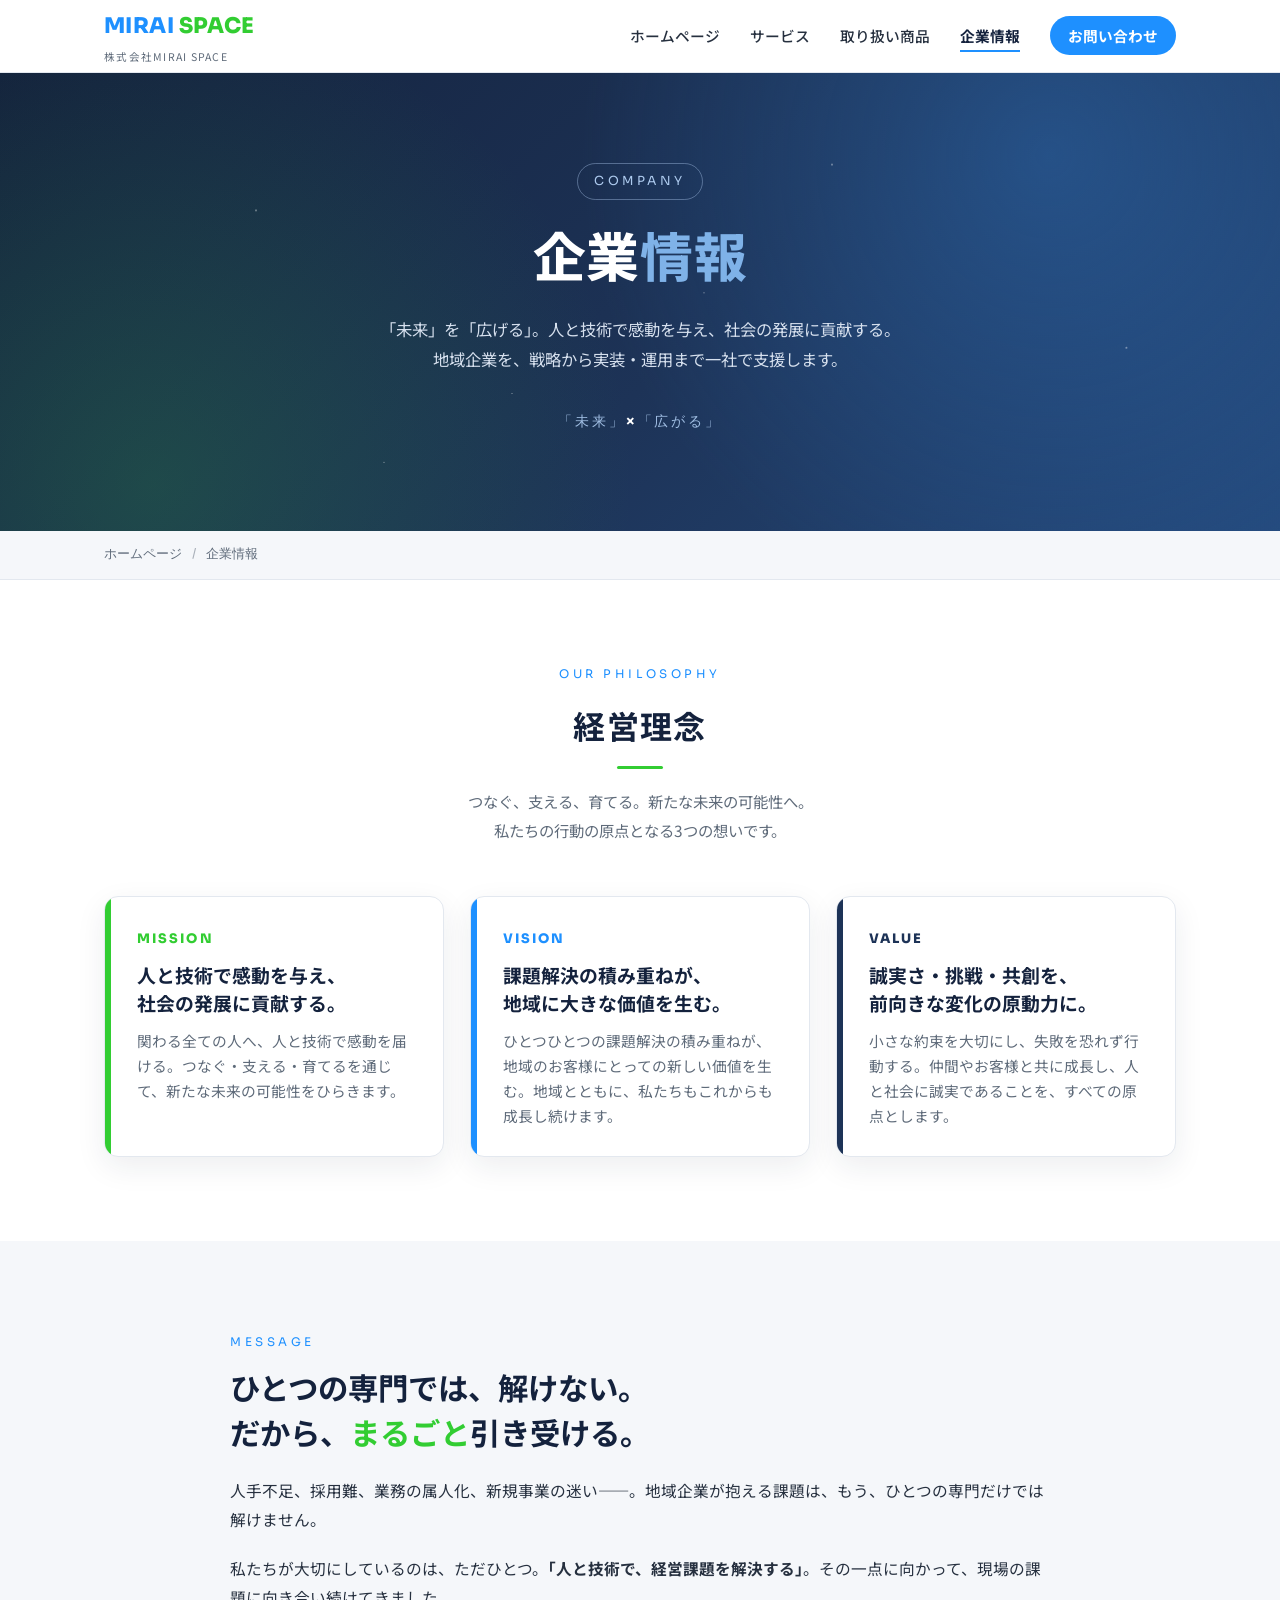
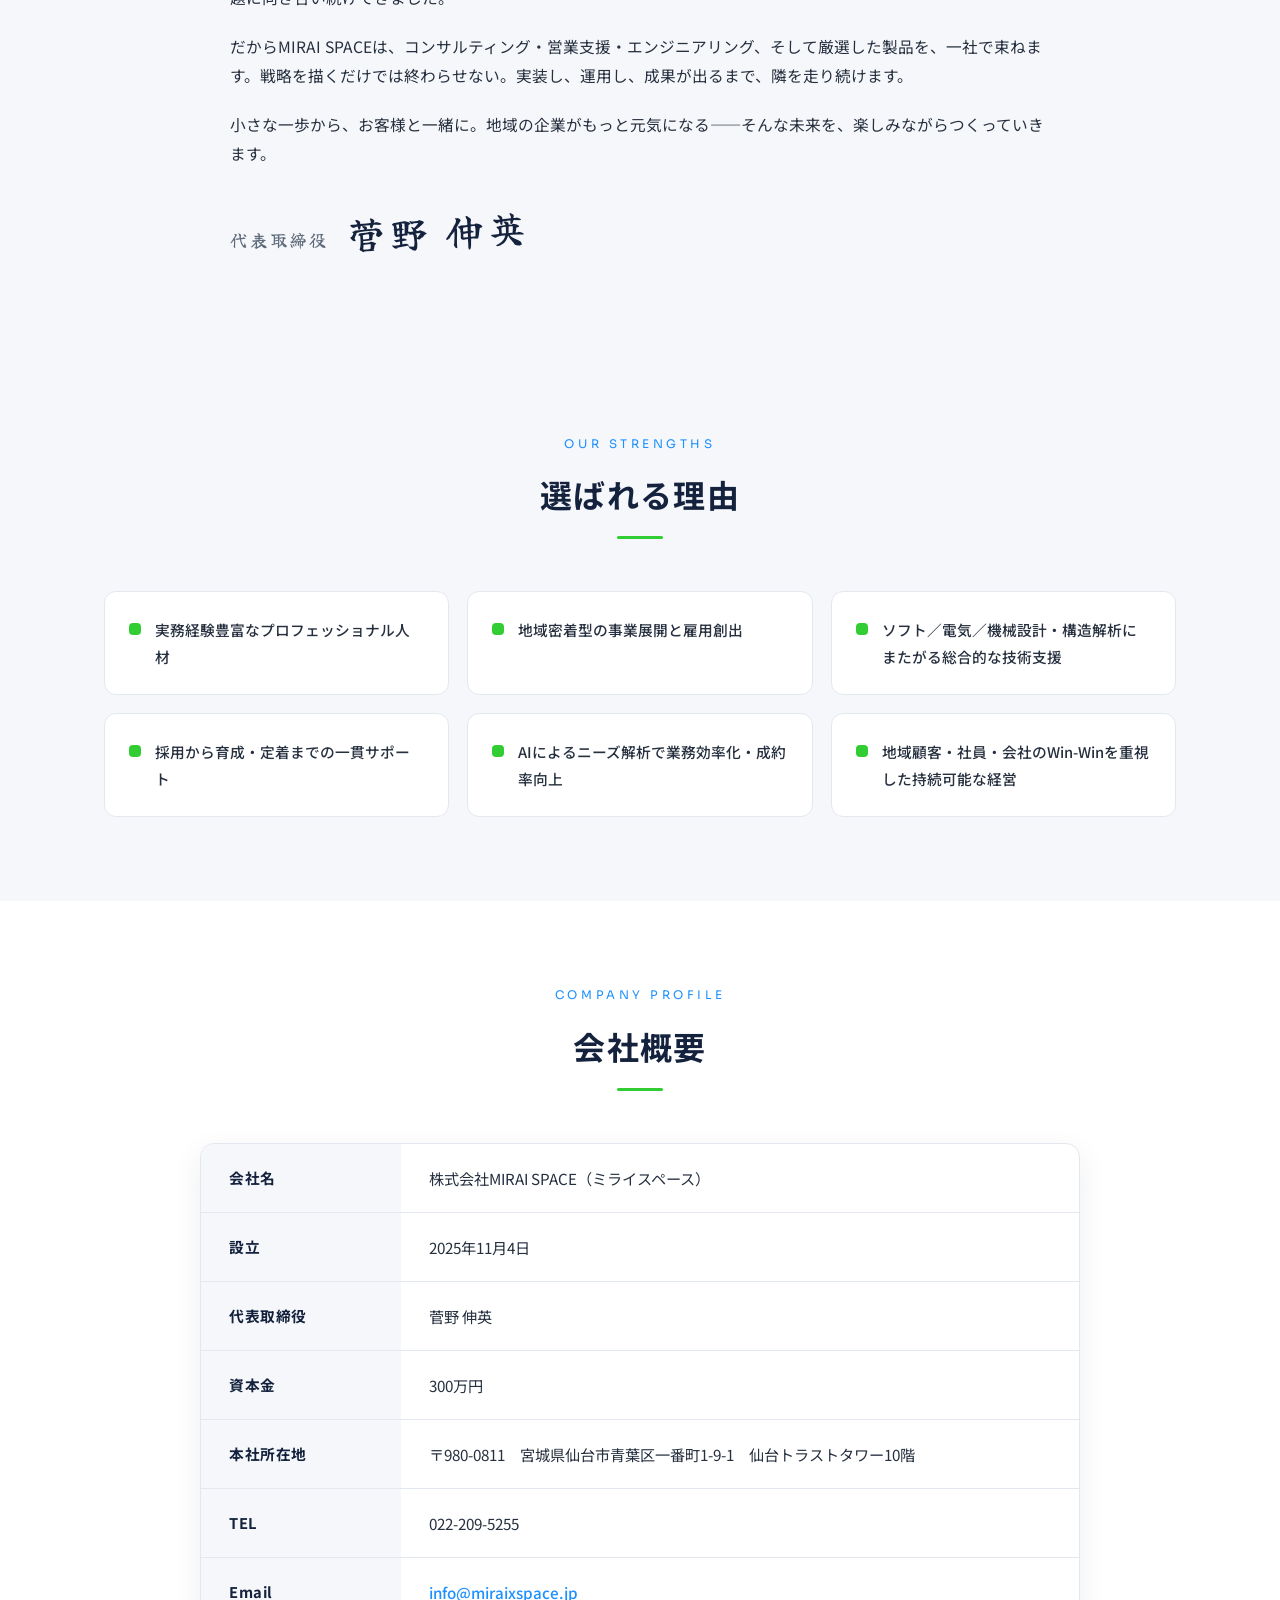
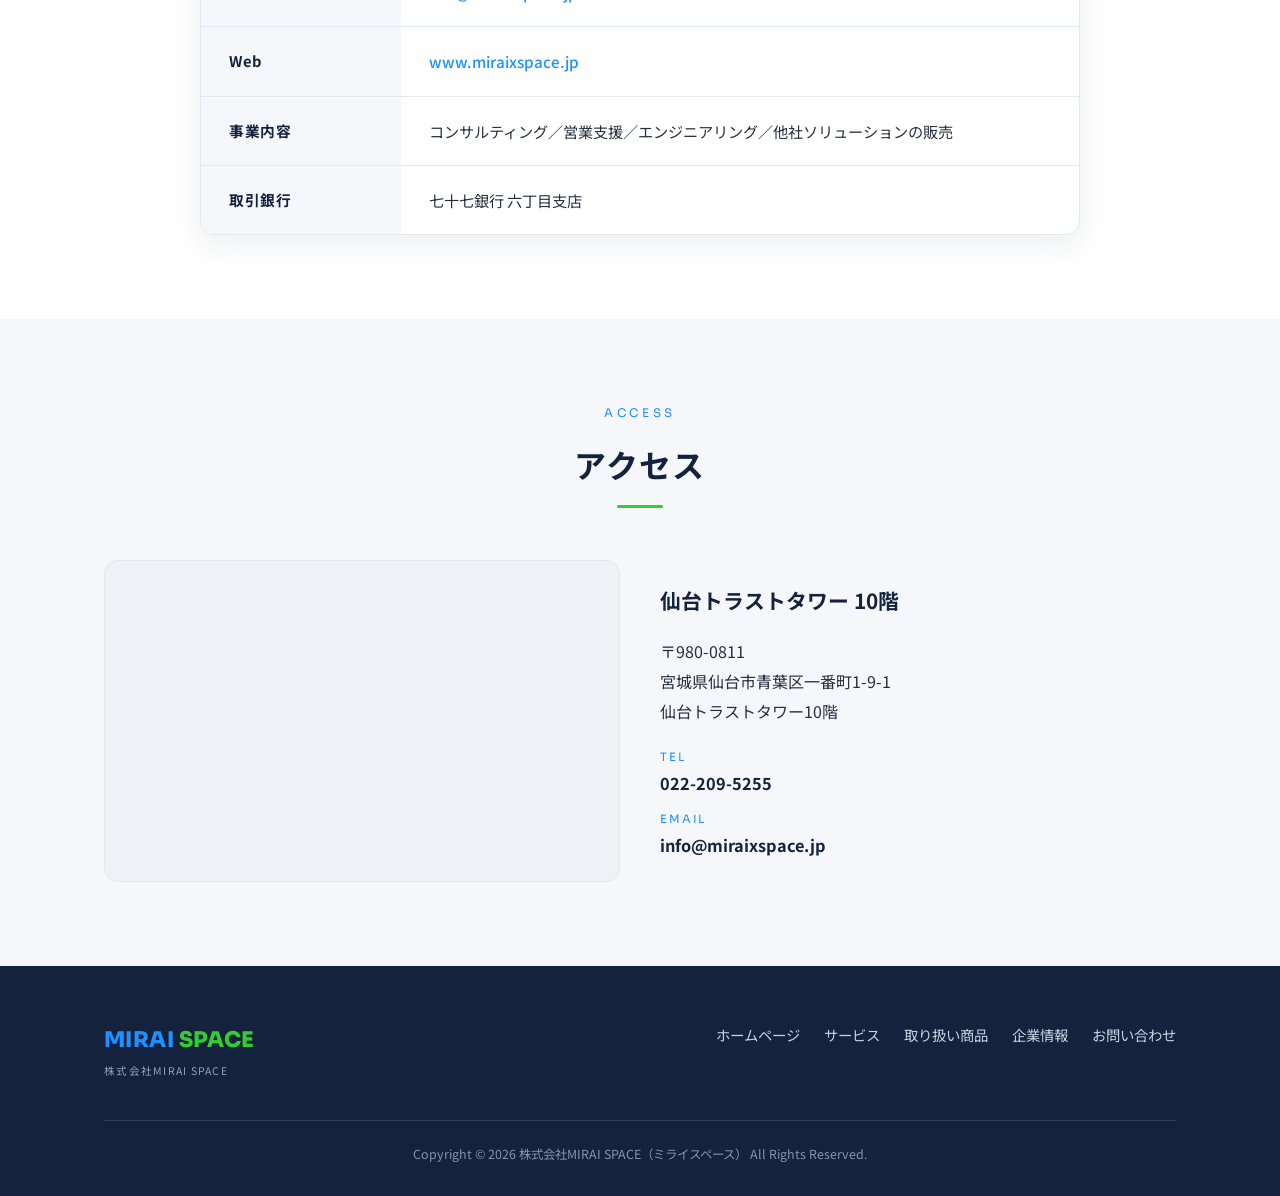
==== commit ca2c32a0: "Add files via upload" ====
--- a/company.html
+++ b/company.html
@@ -189,8 +189,9 @@
   /* ---------- Footer ---------- */
   footer.site{background:var(--navy);color:#c7d2e2;padding:54px 0 30px}
   footer .top{display:flex;flex-wrap:wrap;justify-content:space-between;gap:30px;align-items:flex-start}
+  footer .logo{flex-direction:column;align-items:flex-start;gap:1px}
   footer .logo .mark{color:var(--blue)}
-  footer .logo .sub{color:#90a2bd}
+  footer .logo .sub{color:#90a2bd;letter-spacing:.12em}
   footer nav ul{display:flex;flex-wrap:wrap;gap:24px;list-style:none}
   footer nav a{font-size:.9rem;color:#c7d2e2;transition:color .2s}
   footer nav a:hover{color:#fff}
